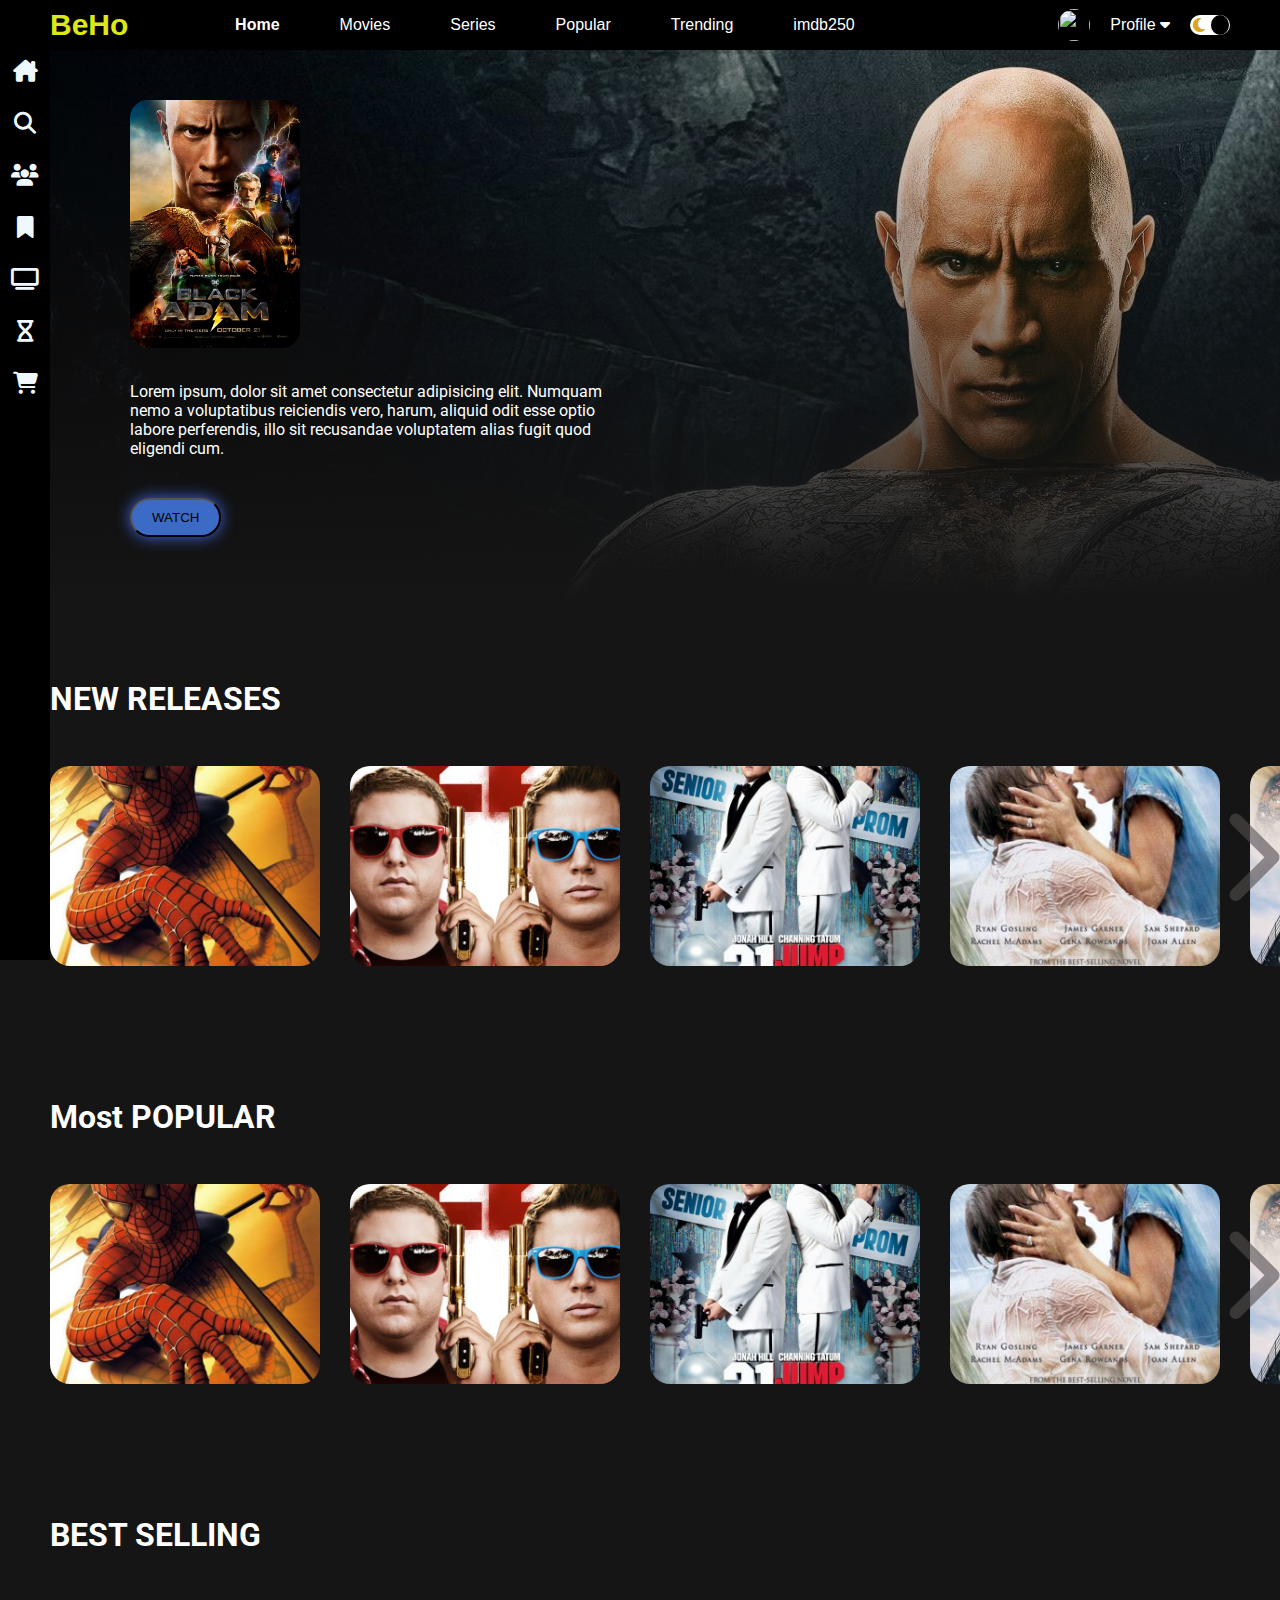
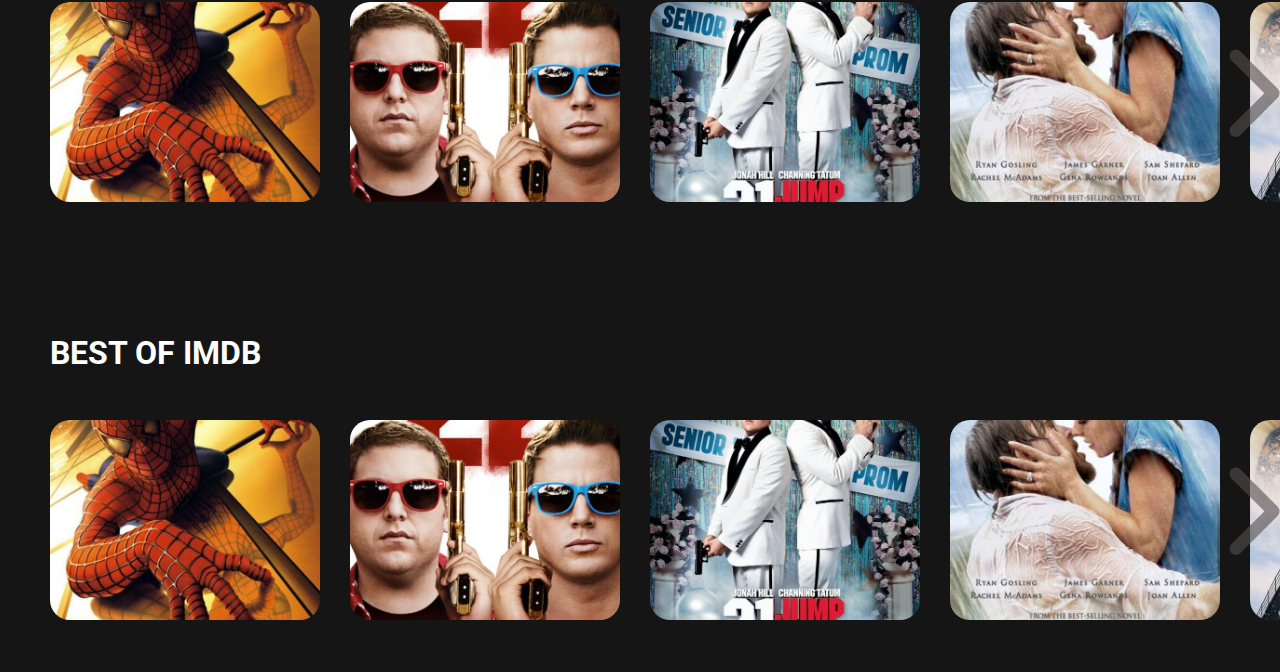
==== Front/index/index.html @ c6a9b52f "two pages two added" ====
<!DOCTYPE html>
<html lang="en">
  <head>
    <meta charset="UTF-8" />
    <meta http-equiv="X-UA-Compatible" content="IE=edge" />
    <meta name="viewport" content="width=device-width, initial-scale=1.0" />
    <link
      href="https://fonts.googleapis.com/css2?family=Roboto:wght@100;300;400&display=swap"
      rel="stylesheet"
    />


    <link href="https://fonts.googleapis.com/css2?family=Roboto:wght@100;300;400&family=Rubik+Microbe&display=swap" rel="stylesheet"> 

    <link href="https://fonts.googleapis.com/css2?family=Roboto:wght@100;300;400&family=Rubik+Glitch&family=Rubik+Microbe&display=swap" rel="stylesheet"> 

    <link href="https://fonts.googleapis.com/css2?family=Roboto:wght@100;300;400&family=Rubik+Glitch&family=Rubik+Marker+Hatch&family=Rubik+Microbe&display=swap" rel="stylesheet"> 

    
    <link rel="stylesheet" href="../style/style.css" />
    <link
      rel="stylesheet"
      href="https://cdnjs.cloudflare.com/ajax/libs/font-awesome/6.2.1/css/all.min.css"
    />
    <title>BeHo movie Website</title>
  </head>
  <body>
    <div class="navbar">
      <div class="navbar-container">
        <div class="logo-container"><h1 class="logo">BeHo</h1></div>
        <div class="menu-container">
          <ul class="menu-list">
            <li onclick="location.href='http://127.0.0.1:5500/index/index.html' " class="menu-list-item active">Home</li>
            <li class="menu-list-item">Movies</li>
            <li class="menu-list-item">Series</li>
            <li class="menu-list-item">Popular</li>
            <li class="menu-list-item">Trending</li>
            <li class="menu-list-item">imdb250</li>
          </ul>
        </div>
        <div class="profile-container">
          <img class="profile-picture" src="../images/DSC_4245.jpg" alt="" />
          <div class="profile-text-container">
            <span class="profile-text">Profile</span>
            <i class="fa-sharp fa-solid fa-caret-down"></i>
          </div>
          <div class="toggle">
            <i class="fa-solid fa-moon toggle-icon"></i>
            <i class="fa-solid fa-sun toggle-icon"></i>
            <div class="toggle-ball"></div>
          </div>
        </div>
      </div>
    </div>
    <div class="sidebar">
      <a href="http://127.0.0.1:5500/index/sign_in&log_in.html"><i class="left-menu-icon fa-solid fa-house-chimney"></i></a>
      <a href="http://127.0.0.1:5500/index/sign_in&log_in.html"><i class="left-menu-icon fa-sharp fa-solid fa-magnifying-glass"></i></a>
      <a href="http://127.0.0.1:5500/index/sign_in&log_in.html"><i class="left-menu-icon fa-solid fa-users"></i></a>
      <a href="http://127.0.0.1:5500/index/sign_in&log_in.html"><i class="left-menu-icon fa-solid fa-bookmark"></i></a>
      <a href="http://127.0.0.1:5500/index/sign_in&log_in.html"><i class="left-menu-icon fa-solid fa-tv"></i></a>
      <a href="http://127.0.0.1:5500/index/sign_in&log_in.html"><i class="left-menu-icon fa-solid fa-hourglass"></i></a>
      <a href="http://127.0.0.1:5500/index/sign_in&log_in.html"><i class="left-menu-icon fa-solid fa-cart-shopping"></i></a>
    </div>

    <div class="container">
      <div class="content-container">
        <!-- <div class="starter">
          <h1 class="text">
             <span style="color: rgb(221, 232, 17) ; font-size: 105px;   text-shadow: 0px 0px 16px #FFFF00;
             padding: 10px;
             font-family: Verdana, Geneva, sans-serif;
             ">  BeHo  </span>
             
             WEBSITE
          </p>
          <h3 class="starter-desc">Behnood Oboodiyyat</h2>
          <h3 class="starter-desc">Hosein Aghaei</h2>
        </div> -->
        <div
          class="featured-movie">
          <img
            src="../images/black-adam-2022.jpg"
            alt=""
            class="fetured-title"
          />
          <p class="featured-desc">
            Lorem ipsum, dolor sit amet consectetur adipisicing elit. Numquam
            nemo a voluptatibus reiciendis vero, harum, aliquid odit esse optio
            labore perferendis, illo sit recusandae voluptatem alias fugit quod
            eligendi cum.
          </p>
          <button class="featurd-button">WATCH</button>
        </div>

        <div class="movie-list-container">
          <h1 class="movie-list-title">NEW RELEASES</h1>
          <div class="movie-list-wrapper">
            <div class="movie-list">
              <div class="movie-list-item">
                <img
                  src="../images/spider-man-2002.jpg"
                  alt=""
                  class="movie-list-item-image"
                />
                <span class="movie-list-item-title">Spider Man 2002</span>
                <p class="movie-list-item-desc">
                  Lorem ipsum dolor sit amet consectetur adipisicing elit.
                  Necessitatibus commodi illo velit labore laboriosam incidunt
                </p>
                <button class="movie-list-item-button">WATCH</button>
              </div>
              <div class="movie-list-item">
                <img
                  src="../images/22-jump-street-2014.jpg"
                  alt=""
                  class="movie-list-item-image"
                />
                <span class="movie-list-item-title">22 Jump Street</span>
                <p class="movie-list-item-desc">
                  Lorem ipsum dolor sit amet consectetur adipisicing elit.
                  Necessitatibus commodi illo velit labore laboriosam incidunt
                </p>
                <button class="movie-list-item-button">WATCH</button>
              </div>
              <div class="movie-list-item">
                <img
                  src="../images/21-jump-street-2012.jpg"
                  alt=""
                  class="movie-list-item-image"
                />
                <span class="movie-list-item-title">21 jump street</span>
                <p class="movie-list-item-desc">
                  Lorem ipsum dolor sit amet consectetur adipisicing elit.
                  Necessitatibus commodi illo velit labore laboriosam incidunt
                </p>
                <button class="movie-list-item-button">WATCH</button>
              </div>
              <div class="movie-list-item">
                <img
                  src="../images/the-notebook-2004.jpg"
                  alt=""
                  class="movie-list-item-image"
                />
                <span class="movie-list-item-title">The Notebook</span>
                <p class="movie-list-item-desc">
                  Lorem ipsum dolor sit amet consectetur adipisicing elit.
                  Necessitatibus commodi illo velit labore laboriosam incidunt
                </p>
                <button class="movie-list-item-button">WATCH</button>
              </div>
              <div class="movie-list-item">
                <img
                  src="../images/titanic-1997.jpg"
                  alt=""
                  class="movie-list-item-image"
                />
                <span class="movie-list-item-title">Tatanic</span>
                <p class="movie-list-item-desc">
                  Lorem ipsum dolor sit amet consectetur adipisicing elit.
                  Necessitatibus commodi illo velit labore laboriosam incidunt
                </p>
                <button class="movie-list-item-button">WATCH</button>
              </div>
              <div class="movie-list-item">
                <img
                  src="../images/spider-man-2002.jpg"
                  alt=""
                  class="movie-list-item-image"
                />
                <span class="movie-list-item-title">Spider Man 2002</span>
                <p class="movie-list-item-desc">
                  Lorem ipsum dolor sit amet consectetur adipisicing elit.
                  Necessitatibus commodi illo velit labore laboriosam incidunt
                </p>
                <button class="movie-list-item-button">WATCH</button>

              </div>
              <div class="movie-list-item">
                <img
                  src="../images/free-guy-2021.jpg"
                  alt=""
                  class="movie-list-item-image"
                />
                <span class="movie-list-item-title">Free Guy</span>
                <p class="movie-list-item-desc">
                  Lorem ipsum dolor sit amet consectetur adipisicing elit.
                  Necessitatibus commodi illo velit labore laboriosam incidunt
                </p>
                <button class="movie-list-item-button">WATCH</button>
              </div>
                <!-- ///////////////////////////////////////////////////////////////////// -->
            </div>
            <i class="fas fa-chevron-right arrow"></i>
          </div>
          <div class="movie-list-container">
            <h1 class="movie-list-title">Most POPULAR</h1>
            <div class="movie-list-wrapper">
              <div class="movie-list">
                <div class="movie-list-item">
                  <img
                    src="../images/spider-man-2002.jpg"
                    alt=""
                    class="movie-list-item-image"
                  />
                  <span class="movie-list-item-title">Spider Man 2002</span>
                  <p class="movie-list-item-desc">
                    Lorem ipsum dolor sit amet consectetur adipisicing elit.
                    Necessitatibus commodi illo velit labore laboriosam incidunt
                  </p>
                  <button class="movie-list-item-button">WATCH</button>
                </div>
                <div class="movie-list-item">
                  <img
                    src="../images/22-jump-street-2014.jpg"
                    alt=""
                    class="movie-list-item-image"
                  />
                  <span class="movie-list-item-title">22 Jump Street</span>
                  <p class="movie-list-item-desc">
                    Lorem ipsum dolor sit amet consectetur adipisicing elit.
                    Necessitatibus commodi illo velit labore laboriosam incidunt
                  </p>
                  <button class="movie-list-item-button">WATCH</button>
                </div>
                <div class="movie-list-item">
                  <img
                    src="../images/21-jump-street-2012.jpg"
                    alt=""
                    class="movie-list-item-image"
                  />
                  <span class="movie-list-item-title">21 jump street</span>
                  <p class="movie-list-item-desc">
                    Lorem ipsum dolor sit amet consectetur adipisicing elit.
                    Necessitatibus commodi illo velit labore laboriosam incidunt
                  </p>
                  <button class="movie-list-item-button">WATCH</button>
                </div>
                <div class="movie-list-item">
                  <img
                    src="../images/the-notebook-2004.jpg"
                    alt=""
                    class="movie-list-item-image"
                  />
                  <span class="movie-list-item-title">The Notebook</span>
                  <p class="movie-list-item-desc">
                    Lorem ipsum dolor sit amet consectetur adipisicing elit.
                    Necessitatibus commodi illo velit labore laboriosam incidunt
                  </p>
                  <button class="movie-list-item-button">WATCH</button>
                </div>
                <div class="movie-list-item">
                  <img
                    src="../images/titanic-1997.jpg"
                    alt=""
                    class="movie-list-item-image"
                  />
                  <span class="movie-list-item-title">Tatanic</span>
                  <p class="movie-list-item-desc">
                    Lorem ipsum dolor sit amet consectetur adipisicing elit.
                    Necessitatibus commodi illo velit labore laboriosam incidunt
                  </p>
                  <button class="movie-list-item-button">WATCH</button>
                </div>
                <div class="movie-list-item">
                  <img
                    src="../images/spider-man-2002.jpg"
                    alt=""
                    class="movie-list-item-image"
                  />
                  <span class="movie-list-item-title">Spider Man 2002</span>
                  <p class="movie-list-item-desc">
                    Lorem ipsum dolor sit amet consectetur adipisicing elit.
                    Necessitatibus co mmodi illo velit labore laboriosam incidunt
                  </p>
                  <button class="movie-list-item-button">WATCH</button>

                </div>
                <div class="movie-list-item">
                  <img
                    src="../images/free-guy-2021.jpg"
                    alt=""
                    class="movie-list-item-image"
                  />
                  <span class="movie-list-item-title">Free Guy</span>
                  <p class="movie-list-item-desc">
                    Lorem ipsum dolor sit amet consectetur adipisicing elit.
                    Necessitatibus commodi illo velit labore laboriosam incidunt
                  </p>
                  <button class="movie-list-item-button">WATCH</button>
                </div>
              </div>
              <i class="fas fa-chevron-right arrow"></i>
            </div>
            <div class="movie-list-container">
              <h1 class="movie-list-title">BEST SELLING</h1>
              <div class="movie-list-wrapper">
                <div class="movie-list">
                  <div class="movie-list-item">
                    <img
                      src="../images/spider-man-2002.jpg"
                      alt=""
                      class="movie-list-item-image"
                    />
                    <span class="movie-list-item-title">Spider Man 2002</span>
                    <p class="movie-list-item-desc">
                      Lorem ipsum dolor sit amet consectetur adipisicing elit.
                      Necessitatibus commodi illo velit labore laboriosam incidunt
                    </p>
                    <button class="movie-list-item-button">WATCH</button>
                  </div>
                  <div class="movie-list-item">
                    <img
                      src="../images/22-jump-street-2014.jpg"
                      alt=""
                      class="movie-list-item-image"
                    />
                    <span class="movie-list-item-title">22 Jump Street</span>
                    <p class="movie-list-item-desc">
                      Lorem ipsum dolor sit amet consectetur adipisicing elit.
                      Necessitatibus commodi illo velit labore laboriosam incidunt
                    </p>
                    <button class="movie-list-item-button">WATCH</button>
                  </div>
                  <div class="movie-list-item">
                    <img
                      src="../images/21-jump-street-2012.jpg"
                      alt=""
                      class="movie-list-item-image"
                    />
                    <span class="movie-list-item-title">21 jump street</span>
                    <p class="movie-list-item-desc">
                      Lorem ipsum dolor sit amet consectetur adipisicing elit.
                      Necessitatibus commodi illo velit labore laboriosam incidunt
                    </p>
                    <button class="movie-list-item-button">WATCH</button>
                  </div>
                  <div class="movie-list-item">
                    <img
                      src="../images/the-notebook-2004.jpg"
                      alt=""
                      class="movie-list-item-image"
                    />
                    <span class="movie-list-item-title">The Notebook</span>
                    <p class="movie-list-item-desc">
                      Lorem ipsum dolor sit amet consectetur adipisicing elit.
                      Necessitatibus commodi illo velit labore laboriosam incidunt
                    </p>
                    <button class="movie-list-item-button">WATCH</button>
                  </div>
                  <div class="movie-list-item">
                    <img
                      src="../images/titanic-1997.jpg"
                      alt=""
                      class="movie-list-item-image"
                    />
                    <span class="movie-list-item-title">Tatanic</span>
                    <p class="movie-list-item-desc">
                      Lorem ipsum dolor sit amet consectetur adipisicing elit.
                      Necessitatibus commodi illo velit labore laboriosam incidunt
                    </p>
                    <button class="movie-list-item-button">WATCH</button>
                  </div>
                  <div class="movie-list-item">
                    <img
                      src="../images/spider-man-2002.jpg"
                      alt=""
                      class="movie-list-item-image"
                    />
                    <span class="movie-list-item-title">Spider Man 2002</span>
                    <p class="movie-list-item-desc">
                      Lorem ipsum dolor sit amet consectetur adipisicing elit.
                      Necessitatibus commodi illo velit labore laboriosam incidunt
                    </p>
                    <button class="movie-list-item-button">WATCH</button>

                  </div>
                  <div class="movie-list-item">
                    <img
                      src="../images/free-guy-2021.jpg"
                      alt=""
                      class="movie-list-item-image"
                    />
                    <span class="movie-list-item-title">Free Guy</span>
                    <p class="movie-list-item-desc">
                      Lorem ipsum dolor sit amet consectetur adipisicing elit.
                      Necessitatibus commodi illo velit labore laboriosam incidunt
                    </p>
                    <button class="movie-list-item-button">WATCH</button>
                  </div>
                </div>
                <i class="fas fa-chevron-right arrow"></i>
              </div>
              <div class="movie-list-container">
                <h1 class="movie-list-title">BEST OF IMDB</h1>
                <div class="movie-list-wrapper">
                  <div class="movie-list">
                    <div class="movie-list-item">
                      <img
                        src="../images/spider-man-2002.jpg"
                        alt=""
                        class="movie-list-item-image"
                      />
                      <span class="movie-list-item-title">Spider Man 2002</span>
                      <p class="movie-list-item-desc">
                        Lorem ipsum dolor sit amet consectetur adipisicing elit.
                        Necessitatibus commodi illo velit labore laboriosam incidunt
                      </p>
                      <button class="movie-list-item-button">WATCH</button>
                    </div>
                    <div class="movie-list-item">
                      <img
                        src="../images/22-jump-street-2014.jpg"
                        alt=""
                        class="movie-list-item-image"
                      />
                      <span class="movie-list-item-title">22 Jump Street</span>
                      <p class="movie-list-item-desc">
                        Lorem ipsum dolor sit amet consectetur adipisicing elit.
                        Necessitatibus commodi illo velit labore laboriosam incidunt
                      </p>
                      <button class="movie-list-item-button">WATCH</button>
                    </div>
                    <div class="movie-list-item">
                      <img
                        src="../images/21-jump-street-2012.jpg"
                        alt=""
                        class="movie-list-item-image"
                      />
                      <span class="movie-list-item-title">21 jump street</span>
                      <p class="movie-list-item-desc">
                        Lorem ipsum dolor sit amet consectetur adipisicing elit.
                        Necessitatibus commodi illo velit labore laboriosam incidunt
                      </p>
                      <button class="movie-list-item-button">WATCH</button>
                    </div>
                    <div class="movie-list-item">
                      <img
                        src="../images/the-notebook-2004.jpg"
                        alt=""
                        class="movie-list-item-image"
                      />
                      <span class="movie-list-item-title">The Notebook</span>
                      <p class="movie-list-item-desc">
                        Lorem ipsum dolor sit amet consectetur adipisicing elit.
                        Necessitatibus commodi illo velit labore laboriosam incidunt
                      </p>
                      <button class="movie-list-item-button">WATCH</button>
                    </div>
                    <div class="movie-list-item">
                      <img
                        src="../images/titanic-1997.jpg"
                        alt=""
                        class="movie-list-item-image"
                      />
                      <span class="movie-list-item-title">Tatanic</span>
                      <p class="movie-list-item-desc">
                        Lorem ipsum dolor sit amet consectetur adipisicing elit.
                        Necessitatibus commodi illo velit labore laboriosam incidunt
                      </p>
                      <button class="movie-list-item-button">WATCH</button>
                    </div>
                    <div class="movie-list-item">
                      <img
                        src="../images/spider-man-2002.jpg"
                        alt=""
                        class="movie-list-item-image"
                      />
                      <span class="movie-list-item-title">Spider Man 2002</span>
                      <p class="movie-list-item-desc">
                        Lorem ipsum dolor sit amet consectetur adipisicing elit.
                        Necessitatibus commodi illo velit labore laboriosam incidunt
                      </p>
                      <button class="movie-list-item-button">WATCH</button>

                    </div>
                    <div class="movie-list-item">
                      <img
                        src="../images/free-guy-2021.jpg"
                        alt=""
                        class="movie-list-item-image"
                      />
                      <span class="movie-list-item-title">Free Guy</span>
                      <p class="movie-list-item-desc">
                        Lorem ipsum dolor sit amet consectetur adipisicing elit.
                        Necessitatibus commodi illo velit labore laboriosam incidunt
                      </p>
                      <button class="movie-list-item-button">WATCH</button>
                    </div>
                  </div>
                  <i class="fas fa-chevron-right arrow"></i>
                </div>
        </div>
      </div>
    </div>
    <script src="../script/script.js"></script>
  </body>
</html>
---- Front/style/style.css ----
* {
  margin: 0px;
}
body {
  font-family: "Roboto", sans-serif;
}

.navbar {
  width: 100%;
  height: 50px;
  background-color: black;
}

.navbar-container {
  display: flex;
  align-items: center;
  padding: 0 50px;
  height: 100%;
  color: white;
  font-family: "Sen", sans-serif;
}

.logo-container {
  flex: 1;
}

.logo {
  font-family: "Sen", sans-serif;
  font-size: 30px;
  color: rgb(221, 232, 17);
  
}

.menu-container {
  flex: 6;
}

.menu-list {
  display: flex;
  list-style: none;
}

.menu-list-item {
  margin: 30px;
}
.menu-list-item:hover {
 color: yellow;
 cursor: pointer;
}
.menu-list-item.active {
  font-weight: bolder;
}

.profile-container {
  flex: 3;
  display: flex;
  align-items: center;
  justify-content: flex-end;
}

.profile-text-container {
  margin: 0 20px;
}

.profile-picture {
  width: 32px;
  height: 32px;
  border-radius: 50%;
  object-fit: cover;
}

.toggle {
  width: 40px;
  height: 20px;
  background-color: white;
  border-radius: 30px;
  display: flex;
  align-items: center;
  justify-content: space-around;
  position: relative;
}

.toggle-icon {
  color: goldenrod;
}

.toggle-ball {
  width: 18px;
  height: 20px;
  background-color: black;
  position: absolute;
  right: 1px;
  border-radius: 50%;
  cursor: pointer;
  transition: 0.5s ease all;
}

.sidebar {
  width: 50px;
  height: 100%;
  background-color: black;
  position: fixed;
  top: 0;
  display: flex;
  flex-direction: column;
  align-items: center;
  /* justify-content: spa; */
  padding-top: 60px;
}
.left-menu-icon {
  color: aliceblue;
  font-size: 22px;
  margin-bottom: 30px;
}
.left-menu-icon:hover {
  color: yellow;
  font-weight: bold;
  cursor: pointer;
}

.container {
  background-color: #151515;
  min-height: calc(100vh - 50px);
  color: blanchedalmond;
  /* background-color: #151515; */
}

.content-container {
  margin-left: 50px;
}

.featured-movie {
  height: 50vh;
  padding: 50px;
}
.starter{
  height: 100vh;
  padding: 50px;
  background-color: black;
}
.text{
  /* width: 10050px; */
  text-align: center;
  /* width: 550px; */
  /* -webkit-border-radius: 11px;
  -moz-border-radius: 11px;
  border-radius: 11px;
  -webkit-box-shadow: 0px 0px 30px #FFD700;
  -moz-box-shadow: 0px 0px 30px #FFD700;
  box-shadow: 0px 0px 30px #FFD700;
  border: 0px solid #000000;
  text-shadow: 0px 0px 16px #f7f7f1;
  box-shadow: 0px 0px 30px #FFD700; */
  font-size: 30px;
  font-family:fantasy;
  margin-top: 100px;
  color: white;
  width: 550px;

}
.starter-desc{
  display: flex;
  align-items: center;
  justify-content: center;
  margin-top: 30px;
  color: white;
  text-shadow: 0px 0px 16px #f7f7f1;
}

.featured-movie{
  background: linear-gradient(to bottom, rgba(0, 0, 0, 0), #151515),
  url('../images/black-adam-2022-cover.jpg');
}

.fetured-title {
  margin-left: 30px;
  /*margin-top: 30px; */
  width: 170px;
  height: 248px;
  border-radius: 18px;
}

.featured-desc {
  width: 500px;
  color: white;
  margin: 30px 30px;
}

.featurd-button {
  background-color:rgb(65 118 220 / 89%);
  color: black;
  padding: 10px 20px;
  margin: 10px 30px;
  border-radius: 20px;
  
  -webkit-box-shadow: 0px 0px 15px #4169E1;
  -moz-box-shadow: 0px 0px 15px #4169E1;
  box-shadow: 0px 0px 15px #4169E1;
  /* -webkit-border-radius: 20px;
  -moz-border-radius: 20px; */
  /* -webkit-box-shadow: 0px 0px 20px rgb(221, 232, 17);
  -moz-box-shadow: 0px 0px 20px rgb(221, 232, 17);
  box-shadow: 0px 0px 20px rgb(221, 232, 17); */
  cursor: pointer;
}

.movie-list-container {
  padding-top: 80px;
  /* margin-left: 33px; */
  /* display: flex;
  flex-direction: column;
  align-items: flex-start; */
}

.movie-list-wrapper {
  position: relative;
  overflow: hidden;
}

.movie-list {
  display: flex;
  height: 300px;
  align-items: center;
  transform: translateX(0);
  transition: all 1s ease-in-out;
}
.movie-list-item {
  margin-right: 30px;
  position: relative;
  /* transition: all 1s ease-in-out; */
}

.movie-list-item:hover .movie-list-item-image {
  transform: scale(1.2);
  margin: 0 30px;
  opacity: 0.5;
}

.movie-list-item:hover .movie-list-item-title,
.movie-list-item:hover .movie-list-item-desc,
.movie-list-item:hover .movie-list-item-button {
  opacity: 1;
}

.movie-list-item-image {
  width: 270px;
  height: 200px;
  object-fit: cover;
  transition: all 1s ease-in-out;
  border-radius: 20px;
}

.movie-list-item-title {
  /* background-color: #333; */
  padding: 0 10px;
  font-size: 32px;
  font-weight: bold;
  position: absolute;
  top: 10%;
  left: 50px;
  opacity: 0;
  transition: 1s;
}

.movie-list-item-desc {
  /* background-color: #333; */
  padding: 10px;
  font-size: 14px;
  position: absolute;
  top: 42%;
  left: 50px;
  width: 230px;
  opacity: 0;
}

.movie-list-item-button {
  background-color: rgb(221, 232, 17);
  color: black;
  padding: 10px;
  /* margin: 10px 30px; */
  border-radius: 20px;
  -webkit-border-radius: 20px;
  -moz-border-radius: 20px;
  border-radius: 20px;
  -webkit-box-shadow: 0px 0px 20px rgb(221, 232, 17);
  -moz-box-shadow: 0px 0px 20px rgb(221, 232, 17);
  box-shadow: 0px 0px 20px rgb(221, 232, 17);
  cursor: pointer;
  position: absolute;
  bottom: 1px;
  left: 55px;
  opacity: 0;
}

.movie-list-title{
  color: white;
  font-family: 'Roboto', sans-serif;
}

.arrow {
  font-size: 100px;
  position: absolute;
  top: 90px;
  right: 0px;
  opacity: 0.6;
  color: rgb(84, 78, 78);
  cursor: pointer;
}

.container.active{
  background-color: white;
}
.featured-movie.active{
  background: linear-gradient(to bottom, rgba(0, 0, 0, 0), #e0cdcd),
  url('../images/black-adam-2022-cover.jpg');
}

.movie-list-title.active{
  color:#151515;
}

.navbar-container.active{
  background-color: white;
  color: black;
}

.sidebar.active{
  background-color: white;
}

.left-menu-icon.active{
  color: #151515;
}
.toggle.active{
  background-color: #151515;
}
.toggle-ball.active{
  background-color: white;
  transform: translateX(-20px);
}
.movie-list-item-title.active{
  color: #151515;
}
.movie-list-item-desc.active{
  color: #151515;
}
@media only screen and (max-width:940px){
  .menu-container{
    display: none;
  }
}
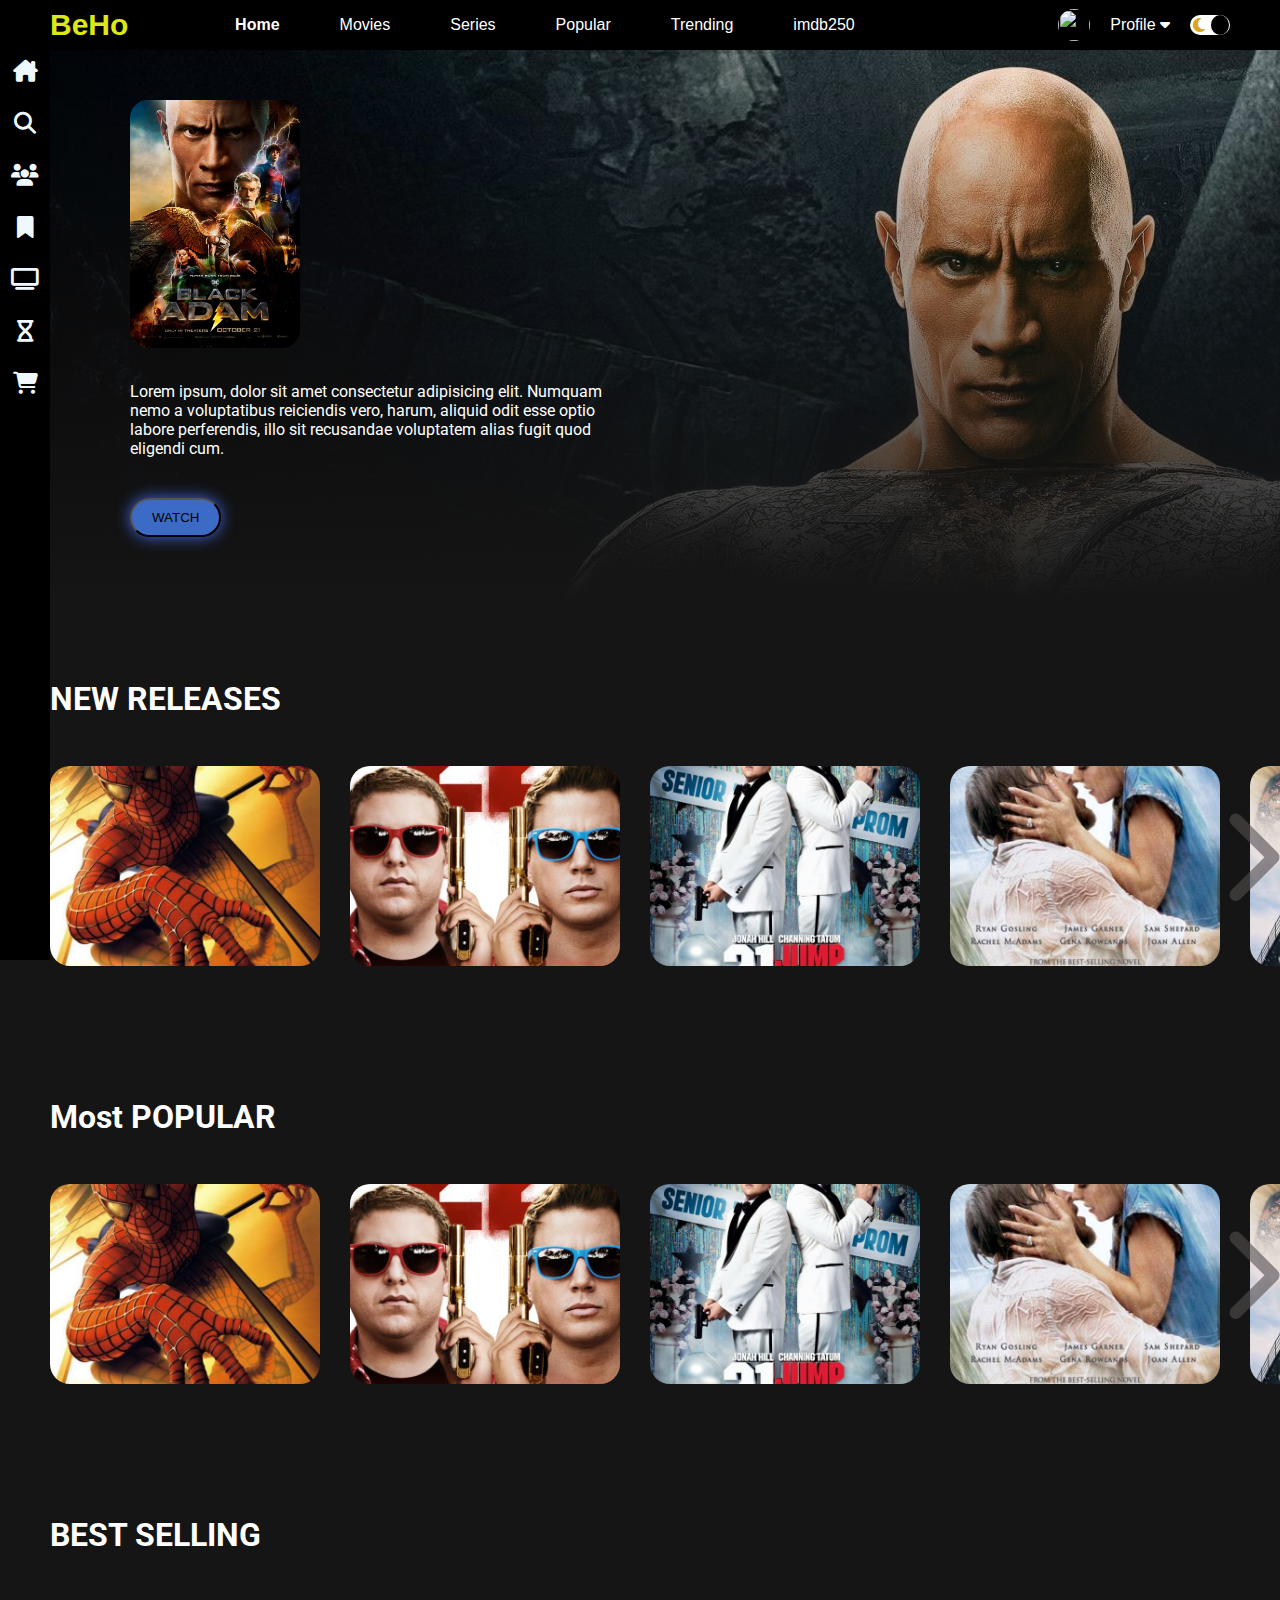
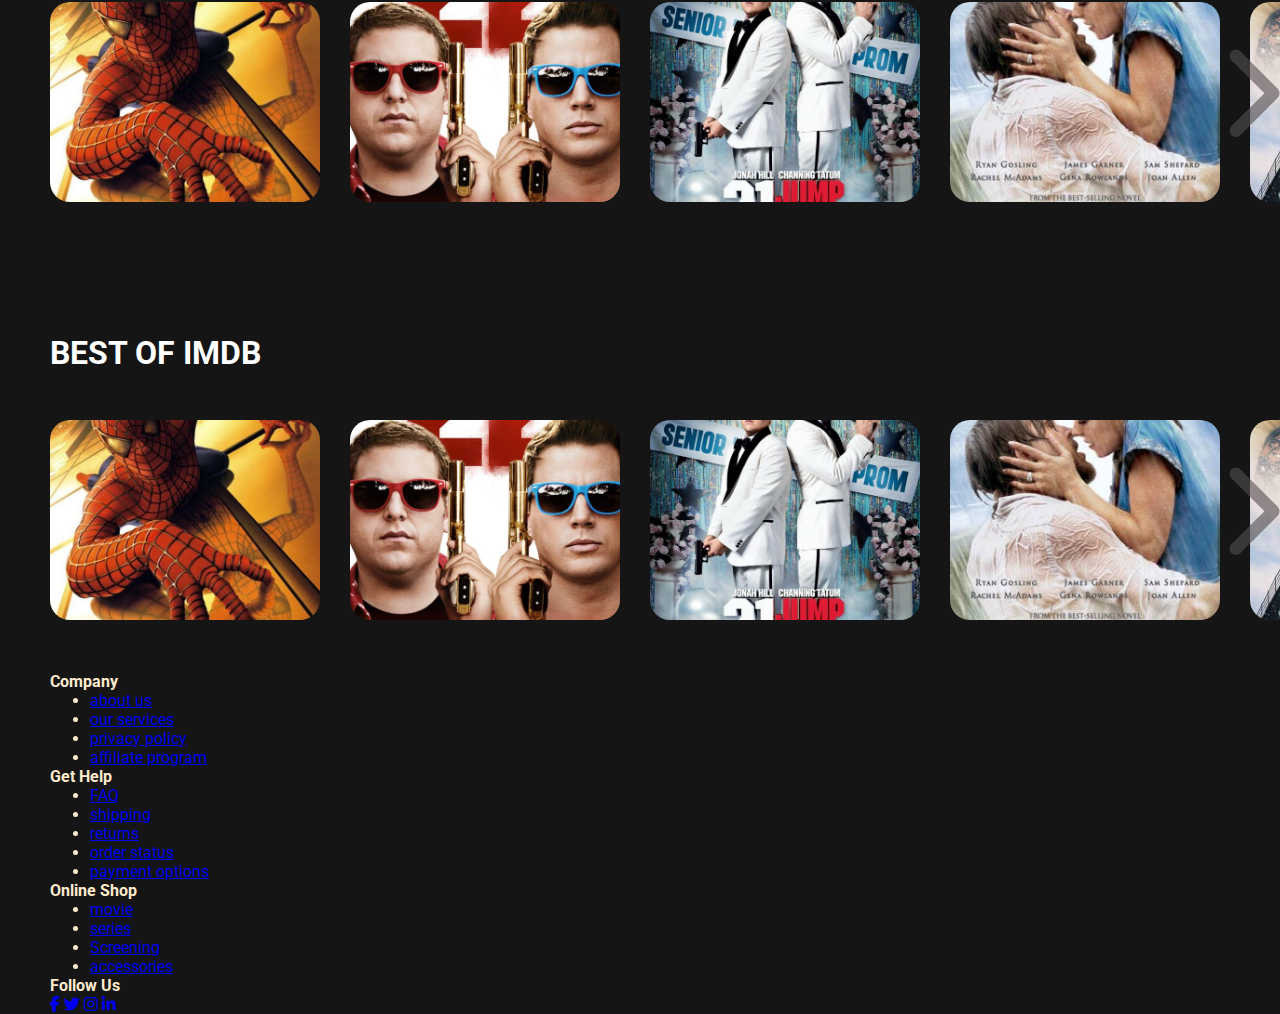
==== commit 5fe1fe30: "search engine added" ====
--- a/Front/index/index.html
+++ b/Front/index/index.html
@@ -31,8 +31,8 @@
         <div class="menu-container">
           <ul class="menu-list">
             <li onclick="location.href='http://127.0.0.1:5500/index/index.html' " class="menu-list-item active">Home</li>
-            <li class="menu-list-item">Movies</li>
-            <li class="menu-list-item">Series</li>
+            <li onclick="location.href='http://127.0.0.1:5500/index/moviesPage.html' "class="menu-list-item">Movies</li>
+            <li onclick="location.href='http://127.0.0.1:5500/index/seriesPage.html' " class="menu-list-item">Series</li>
             <li class="menu-list-item">Popular</li>
             <li class="menu-list-item">Trending</li>
             <li class="menu-list-item">imdb250</li>
@@ -53,13 +53,13 @@
       </div>
     </div>
     <div class="sidebar">
-      <a href="http://127.0.0.1:5500/index/sign_in&log_in.html"><i class="left-menu-icon fa-solid fa-house-chimney"></i></a>
-      <a href="http://127.0.0.1:5500/index/sign_in&log_in.html"><i class="left-menu-icon fa-sharp fa-solid fa-magnifying-glass"></i></a>
-      <a href="http://127.0.0.1:5500/index/sign_in&log_in.html"><i class="left-menu-icon fa-solid fa-users"></i></a>
-      <a href="http://127.0.0.1:5500/index/sign_in&log_in.html"><i class="left-menu-icon fa-solid fa-bookmark"></i></a>
-      <a href="http://127.0.0.1:5500/index/sign_in&log_in.html"><i class="left-menu-icon fa-solid fa-tv"></i></a>
-      <a href="http://127.0.0.1:5500/index/sign_in&log_in.html"><i class="left-menu-icon fa-solid fa-hourglass"></i></a>
-      <a href="http://127.0.0.1:5500/index/sign_in&log_in.html"><i class="left-menu-icon fa-solid fa-cart-shopping"></i></a>
+      <a href="http://127.0.0.1:5500/index/index.html"><abbr title="Home"><i class="left-menu-icon fa-solid fa-house-chimney"></i></abbr></a>
+      <a href="http://127.0.0.1:5500/index/searchPage.html"><abbr title="Search"><i class="left-menu-icon fa-sharp fa-solid fa-magnifying-glass"></i></abbr></a>
+      <a href="http://127.0.0.1:5500/index/sign_in&log_in.html"><abbr title="Users"><i class="left-menu-icon fa-solid fa-users"></i></abbr></a>
+      <a href="http://127.0.0.1:5500/index/sign_in&log_in.html"><abbr title="Bookmark"><i class="left-menu-icon fa-solid fa-bookmark"></i></abbr></a>
+      <a href="http://127.0.0.1:5500/index/seriesPage.html"><abbr title="Series"><i class="left-menu-icon fa-solid fa-tv"></i></abbr></a>
+      <a href="http://127.0.0.1:5500/index/sign_in&log_in.html"><abbr title="Wacthlist"><i class="left-menu-icon fa-solid fa-hourglass"></i></abbr></a>
+      <a href="http://127.0.0.1:5500/index/sign_in&log_in.html"><abbr title="Shop"><i class="left-menu-icon fa-solid fa-cart-shopping"></i></abbr></a>
     </div>
 
     <div class="container">
@@ -492,6 +492,49 @@
         </div>
       </div>
     </div>
+            <div class="footer">
+              <div class="Cont">
+                <div class="row">
+                  <div class="footer-col">
+                    <h4>Company</h4>
+                    <ul>
+                      <li><a href="#">about us</a></li>
+                      <li><a href="#">our services</a></li>
+                      <li><a href="#">privacy policy</a></li>
+                      <li><a href="#">affiliate program</a></li>
+                    </ul>
+                  </div>
+                  <div class="footer-col">
+                    <h4>Get Help</h4>
+                    <ul>
+                      <li><a href="#">FAQ</a></li>
+                      <li><a href="#">shipping</a></li>
+                      <li><a href="#">returns</a></li>
+                      <li><a href="#">order status</a></li>
+                      <li><a href="#">payment options</a></li>
+                    </ul>
+                  </div>
+                  <div class="footer-col">
+                    <h4>Online Shop</h4>
+                    <ul>
+                      <li><a href="#">movie</a></li>
+                      <li><a href="#">series</a></li>
+                      <li><a href="#">Screening</a></li>
+                      <li><a href="#">accessories</a></li>
+                    </ul>
+                  </div>
+                  <div class="footer-col">
+                    <h4>Follow Us</h4>
+                    <div class="social">
+                      <a href="#"><i class="fab fa-facebook-f"></i></a>
+                      <a href="#"><i class="fab fa-twitter"></i></a>
+                      <a href="#"><i class="fab fa-instagram"></i></a>
+                      <a href="#"><i class="fab fa-linkedin-in"></i></a>
+                    </div>
+                  </div>
+                </div>
+              </div>
+            </div>
     <script src="../script/script.js"></script>
   </body>
 </html>
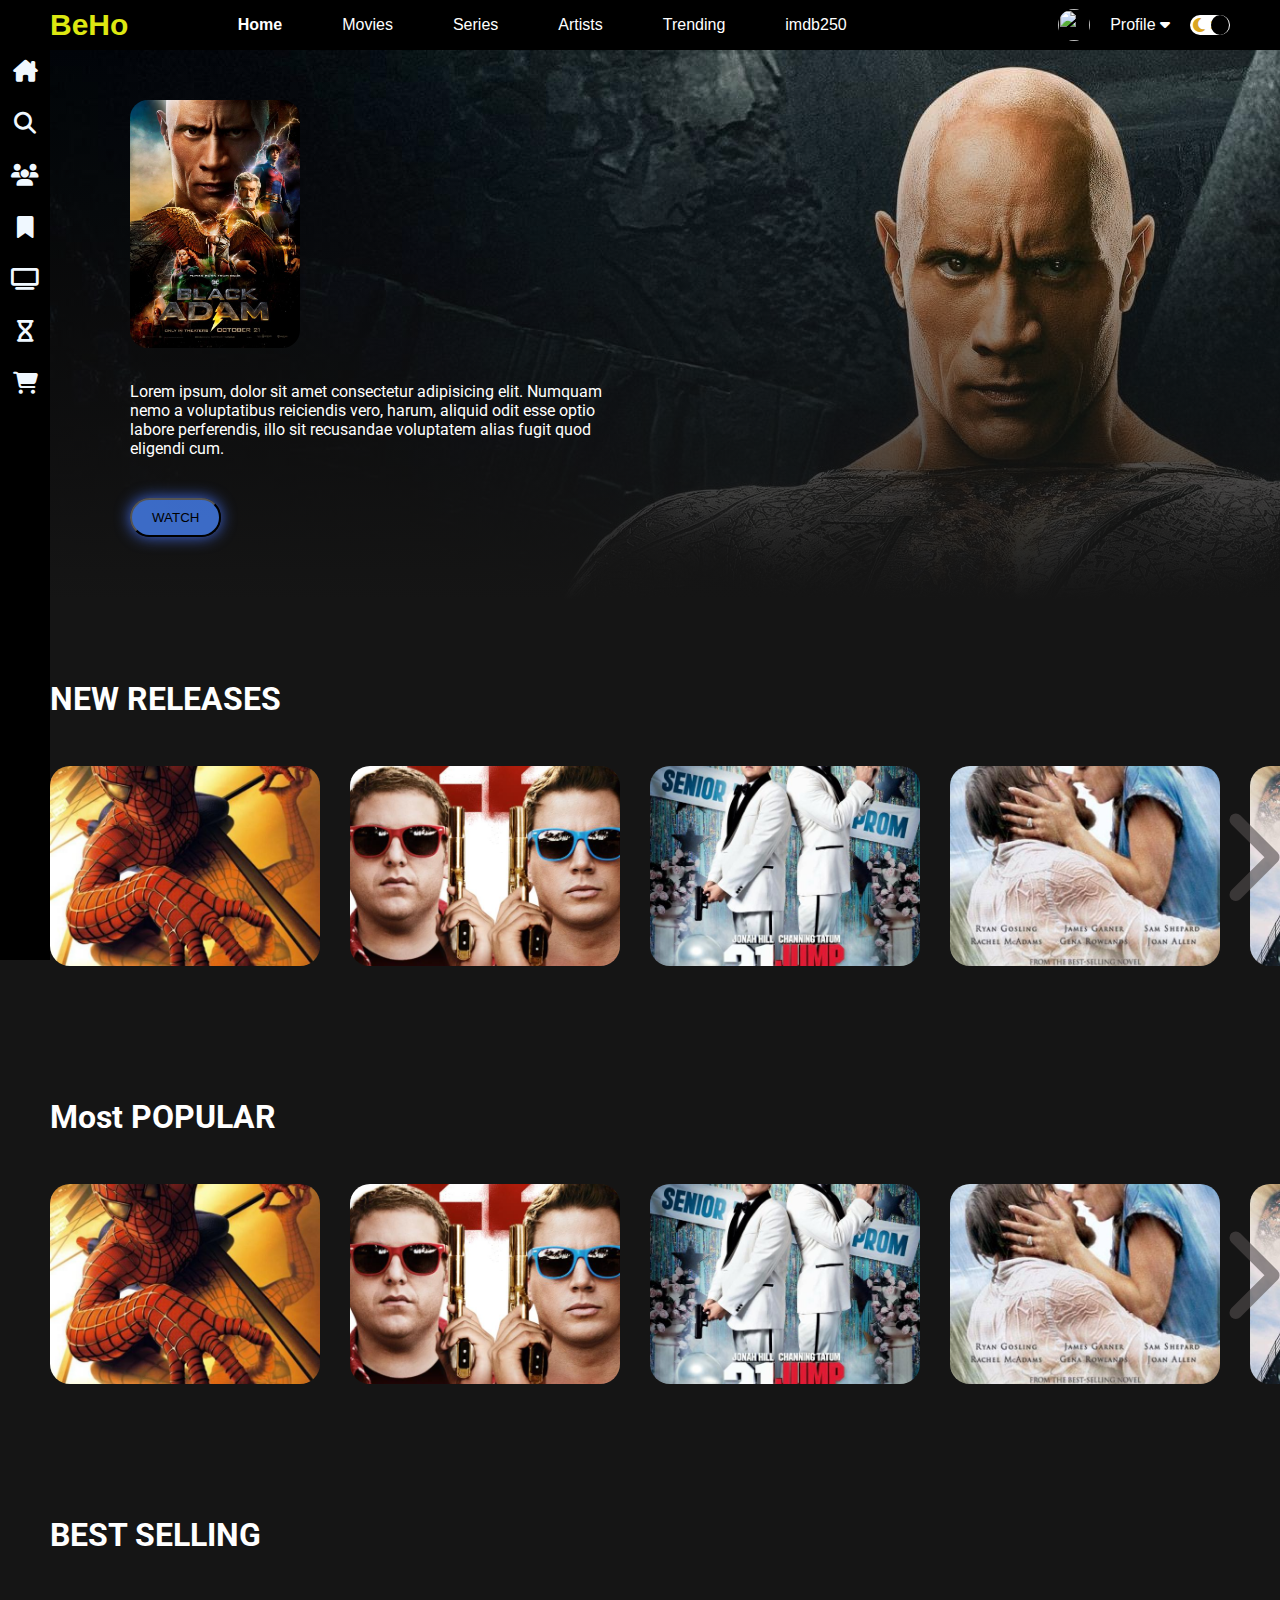
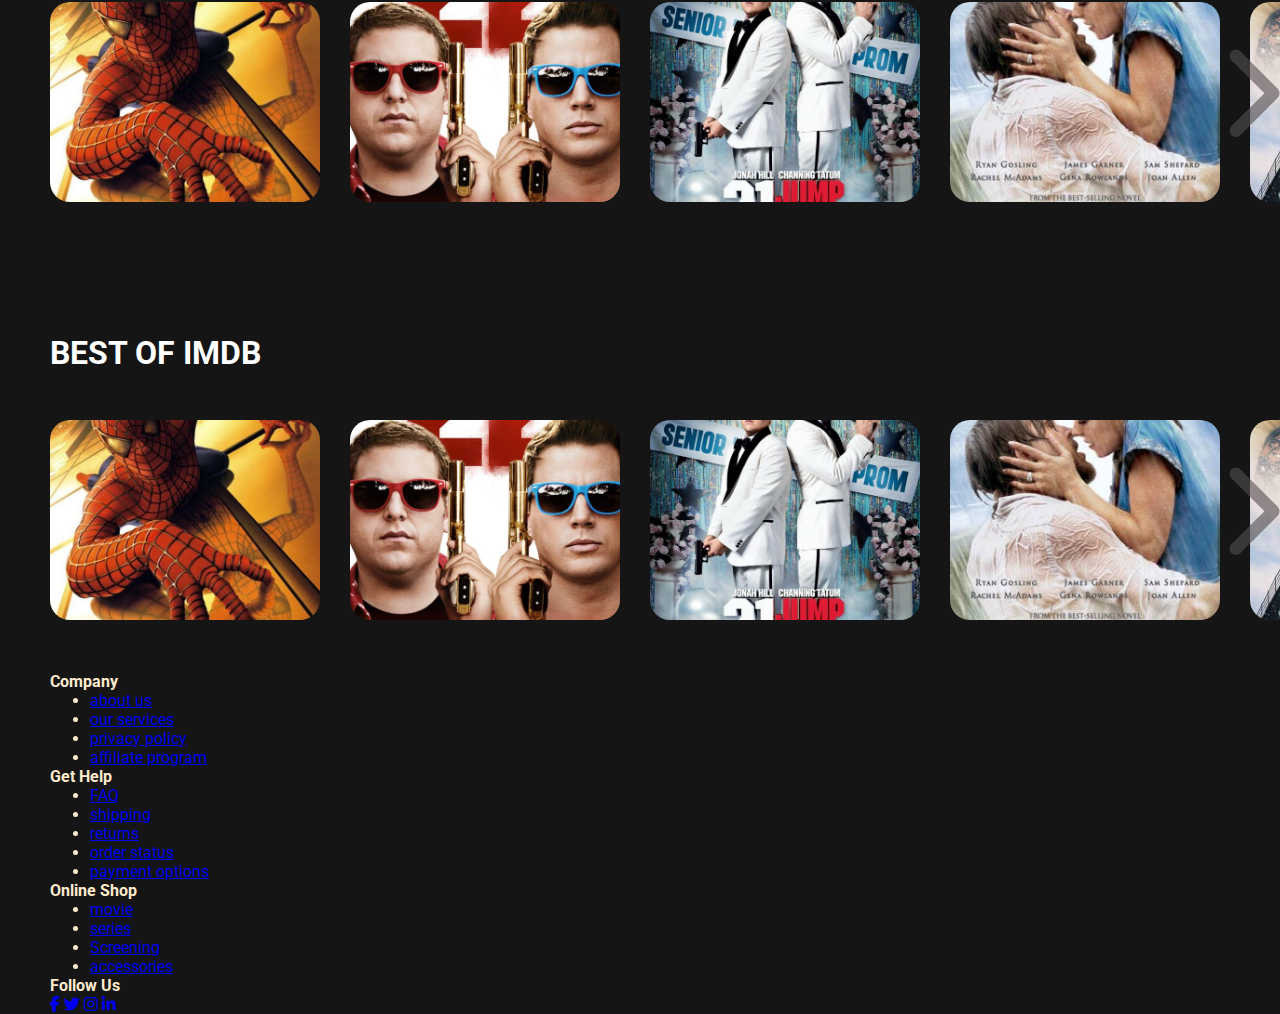
==== commit e5449cd7: "artist's page added :)" ====
--- a/Front/index/index.html
+++ b/Front/index/index.html
@@ -18,6 +18,9 @@
 
     
     <link rel="stylesheet" href="../style/style.css" />
+    <link rel = "icon" href = 
+    "../images/SGN_12_07_2022_1670364083266-1.png" 
+            type = "image/x-icon">
     <link
       rel="stylesheet"
       href="https://cdnjs.cloudflare.com/ajax/libs/font-awesome/6.2.1/css/all.min.css"
@@ -33,7 +36,7 @@
             <li onclick="location.href='http://127.0.0.1:5500/index/index.html' " class="menu-list-item active">Home</li>
             <li onclick="location.href='http://127.0.0.1:5500/index/moviesPage.html' "class="menu-list-item">Movies</li>
             <li onclick="location.href='http://127.0.0.1:5500/index/seriesPage.html' " class="menu-list-item">Series</li>
-            <li class="menu-list-item">Popular</li>
+            <li onclick="location.href='http://127.0.0.1:5500/index/actorsPage.html' " class="menu-list-item">Artists</li>
             <li class="menu-list-item">Trending</li>
             <li class="menu-list-item">imdb250</li>
           </ul>
@@ -64,18 +67,6 @@
 
     <div class="container">
       <div class="content-container">
-        <!-- <div class="starter">
-          <h1 class="text">
-             <span style="color: rgb(221, 232, 17) ; font-size: 105px;   text-shadow: 0px 0px 16px #FFFF00;
-             padding: 10px;
-             font-family: Verdana, Geneva, sans-serif;
-             ">  BeHo  </span>
-             
-             WEBSITE
-          </p>
-          <h3 class="starter-desc">Behnood Oboodiyyat</h2>
-          <h3 class="starter-desc">Hosein Aghaei</h2>
-        </div> -->
         <div
           class="featured-movie">
           <img
